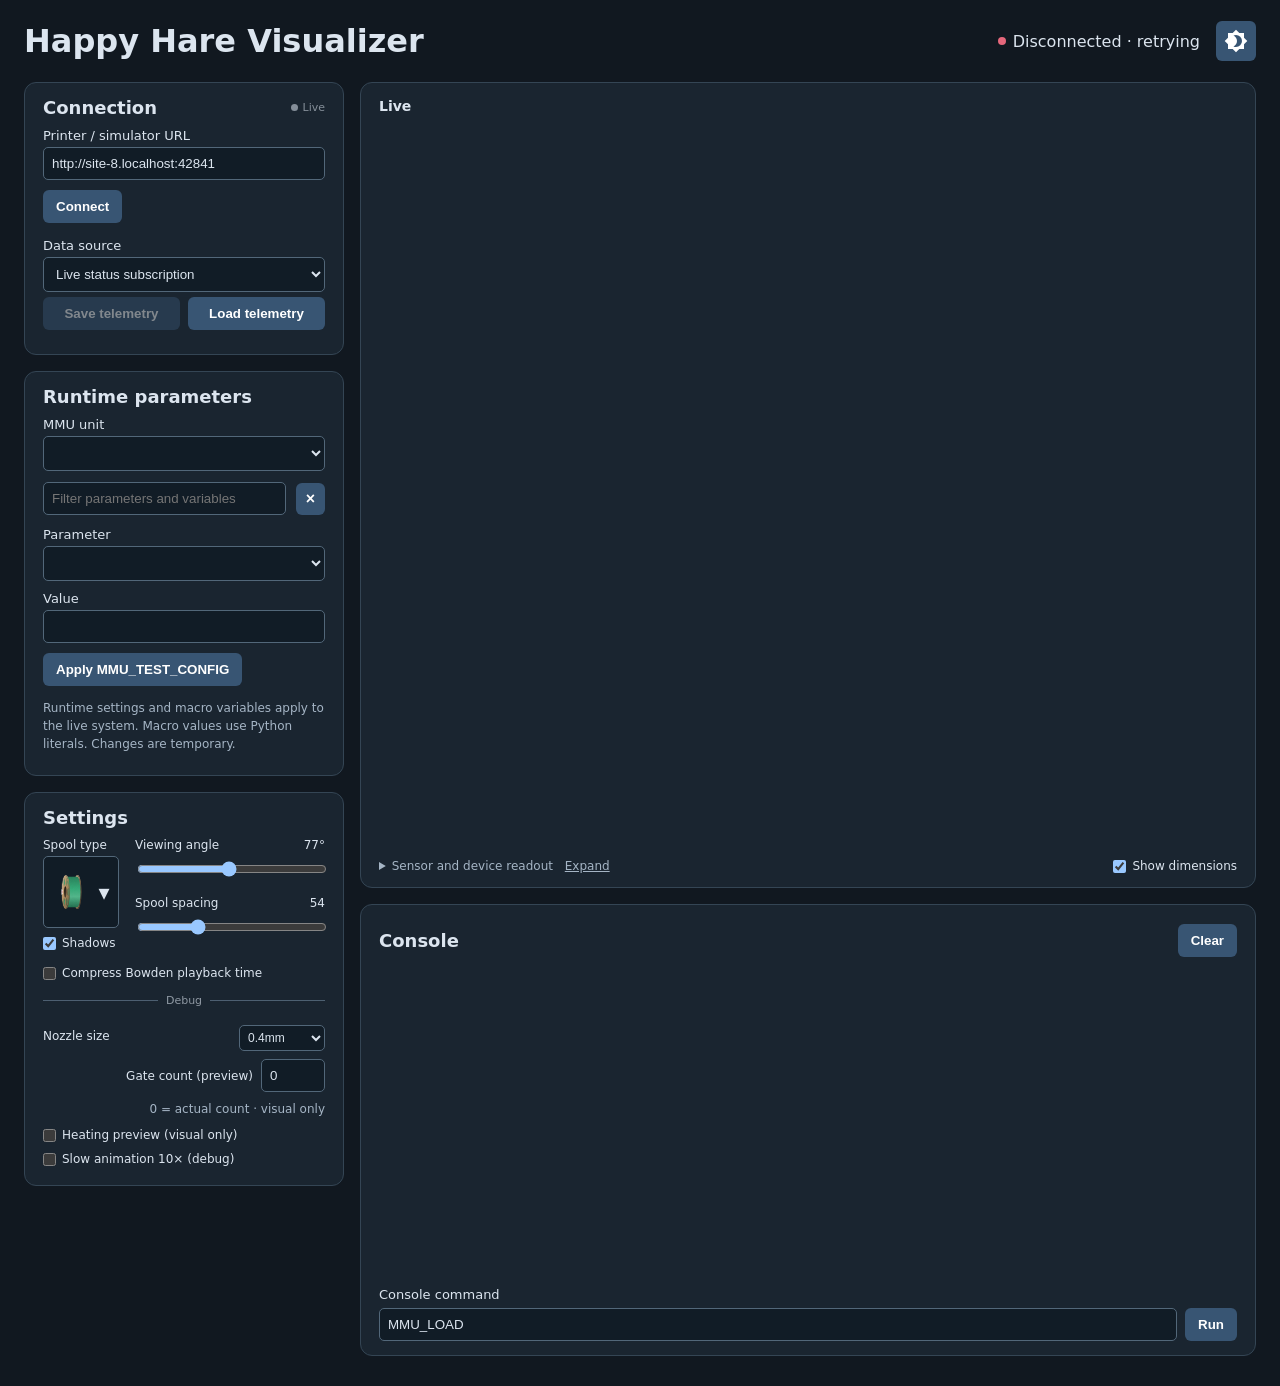
==== viewer/index.html @ 024bad32 "feat(viewer): add the Happy Hare Visualizer" ====
<!doctype html>
<html lang="en" data-theme="dark">
  <head>
    <meta charset="utf-8" />
    <meta name="viewport" content="width=device-width,initial-scale=1" />
    <title>Happy Hare Visualizer</title>
    <link rel="stylesheet" href="style.css" />
  </head>
  <body>
    <header>
      <h1>Happy Hare Visualizer</h1>
      <div class="header-actions"><span id="connection" class="connection-status" role="status" data-state="pending">Connecting…</span><button id="theme-toggle" type="button" aria-label="Switch to light mode">Light mode</button></div>
    </header>
    <main>
      <div class="left-column">
      <section class="card" id="connection-panel" aria-label="Connection">
        <div class="heading"><h2>Connection</h2><span id="viewer-live" class="viewer-live" role="status" aria-label="Not live"><span aria-hidden="true"></span>Live</span></div>
        <label>Printer / simulator URL<input id="printer-url" type="text" aria-label="Printer or simulator URL"></label>
        <button id="connect-printer" type="button">Connect</button>
        <label>Data source<select id="view-mode"><option value="live">Live status subscription</option><option id="recording-option" value="recording" disabled hidden>Loaded telemetry recording</option><option value="playback">Telemetry stream</option></select></label>
        <div class="playback-row"><button id="save-motion">Save telemetry</button><button id="load-telemetry">Load telemetry</button></div>
        <label id="record-row" hidden>Record to log<select id="record-mode"><option value="off">Off</option><option value="on">On</option><option value="toolchange">Next toolchange only</option></select></label>
        <input id="telemetry-file" type="file" accept=".jsonl,.ndjson,.json" hidden>
        <p id="recording-name" class="note" hidden></p>
      </section>
      <section class="card" id="sidebar-playback" aria-label="Playback" hidden>
        <h2>Playback</h2>
        <div class="playback-row"><button id="beginning" data-tooltip="Beginning" aria-label="Beginning"><svg class="transport-icon" viewBox="0 0 24 24" aria-hidden="true" focusable="false"><path d="M2 5h2v14H2z M13 5v14L5 12z M22 5v14l-8-7z"/></svg></button><button id="previous-toolchange" data-tooltip="Previous toolchange" aria-label="Previous toolchange"><svg class="transport-icon" viewBox="0 0 24 24" aria-hidden="true" focusable="false"><path d="M5 5h3v14H5z M19 5v14L9 12z"/></svg></button><button id="replay" data-tooltip="Play continuously — follow live when caught up" aria-label="Play continuously — follow live when caught up" disabled><svg class="transport-icon" viewBox="0 0 24 24" aria-hidden="true" focusable="false"><path d="M7 4v16l13-8z"/></svg></button><button id="next-toolchange" data-tooltip="Next toolchange" aria-label="Next toolchange"><svg class="transport-icon" viewBox="0 0 24 24" aria-hidden="true" focusable="false"><path d="M16 5h3v14h-3z M5 5v14l10-7z"/></svg></button><button id="live" data-tooltip="End, go live" aria-label="End, go live"><svg class="transport-icon" viewBox="0 0 24 24" aria-hidden="true" focusable="false"><path d="M20 5h2v14h-2z M2 5v14l8-7z M11 5v14l8-7z"/></svg></button></div>
        <div class="playback-row"><button id="previous" data-tooltip="Previous step (Left Arrow)" aria-label="Previous step (Left Arrow)"><svg class="transport-icon transport-outline" viewBox="0 0 24 24" aria-hidden="true" focusable="false"><path d="M11 5v14L2 12z M22 5v14l-9-7z"/></svg></button><button id="play-previous" data-tooltip="Play previous step in reverse (Shift+Left)" aria-label="Play previous step in reverse" disabled><svg class="transport-icon transport-outline" viewBox="0 0 24 24" aria-hidden="true" focusable="false"><path d="M23 4v16L11 12z"/><text x="4" y="16" text-anchor="middle" font-size="12" font-family="sans-serif" font-weight="700" fill="currentColor">1</text></svg></button><button id="play-step" data-tooltip="Play one step (Shift+Right)" aria-label="Play one step" disabled><svg class="transport-icon transport-outline" viewBox="0 0 24 24" aria-hidden="true" focusable="false"><path d="M1 4v16l12-8z"/><text x="20" y="16" text-anchor="middle" font-size="12" font-family="sans-serif" font-weight="700" fill="currentColor">1</text></svg></button><button id="next" data-tooltip="Next step (Right Arrow)" aria-label="Next step (Right Arrow)"><svg class="transport-icon transport-outline" viewBox="0 0 24 24" aria-hidden="true" focusable="false"><path d="M2 5v14l9-7z M13 5v14l9-7z"/></svg></button></div>
      </section>
      <aside id="runtime-parameters" aria-label="Runtime parameters">
        <h2>Runtime parameters</h2>
        <label>MMU unit<select id="unit"></select></label>
        <div class="parameter-filter"><input
          id="filter"
          placeholder="Filter parameters and variables"
          aria-label="Filter parameter and macro variable names"
        /><button id="clear-filter" type="button" aria-label="Clear filter" data-tooltip="Clear filter">×</button></div>
        <label>Parameter<select id="parameter"></select></label>
        <label>Value<input id="value" /></label>
        <button id="apply">Apply MMU_TEST_CONFIG</button>
        <p class="note">
          Runtime settings and macro variables apply to the live system. Macro values use Python literals. Changes are
          temporary.
        </p>
        <p id="message" role="status"></p>
      </aside>
      <aside id="simulator-controls" hidden>
        <h2>Simulator setup</h2>
        <label>Profile<select id="profiles"></select></label
        ><button id="restart">Restart with profile</button
        ><label
          >Or load a configuration directory<input
            id="files"
            type="file"
            webkitdirectory
            multiple
        /></label>
        <p class="note">
          A profile change starts a fresh session. Hardware comes from the profile.
        </p>
        <p id="profile"></p>
      </aside>
      <section class="card" id="viewer-settings" aria-label="Viewer settings">
        <h2>Settings</h2>
        <div class="spool-settings-row">
          <div><div id="spool-type-label" class="setting-label">Spool type</div><details class="spool-style-picker" id="spool-style-menu"><summary aria-labelledby="spool-type-label"><span id="spool-style-current"></span></summary><div id="spool-style-grid" role="group" aria-label="Spool type"></div></details>
          <label class="playback-option"><input id="spool-realism" type="checkbox" checked>Shadows</label>
          </div>
          <div class="spool-sliders">
        <label class="viewer-setting-slider" for="spool-angle">Viewing angle <output id="spool-angle-value">77°</output><input id="spool-angle" type="range" min="65" max="90" value="77" step="1"></label>
        <label class="viewer-setting-slider" for="spool-spacing">Spool spacing <output id="spool-spacing-value">54</output><input id="spool-spacing" type="range" min="45" max="75" value="54" step="1"></label>
          </div>
        </div>
        <label class="playback-option"><input id="compress-bowden" type="checkbox">Compress Bowden playback time</label>
        <div class="settings-divider" role="separator" aria-label="Debug controls">Debug</div>
        <label class="nozzle-control" for="nozzle-diameter">Nozzle size
          <select id="nozzle-diameter" aria-label="Nozzle diameter">
            <option value="0.2">0.2mm</option>
            <option value="0.4" selected>0.4mm</option><option value="0.6">0.6mm</option><option value="0.8">0.8mm</option>
          </select>
        </label>
        <div class="gate-preview-control"><label for="preview-gate-count">Gate count (preview)<input id="preview-gate-count" type="number" min="0" max="42" step="1" value="0"></label><span class="note">0 = actual count · visual only</span></div>
        <label class="playback-option"><input id="heating-preview" type="checkbox">Heating preview (visual only)</label>
        <label class="playback-option"><input id="slow-animation" type="checkbox">Slow animation 10× (debug)</label>
      </section>
      </div>
      <section>
        <div class="card">
          <div class="heading">
            <h2 id="mode" tabindex="0" data-tooltip="Live view animates subscribed printer state. Telemetry playback reconstructs recorded movement." aria-description="Live view animates subscribed printer state. Telemetry playback reconstructs recorded movement.">Live</h2>
            <span id="position"></span>
          </div>
          <div class="scene-container">
          <div class="scene-annotations">
          <div id="scene-macros"></div>
          <div id="filament-warning" role="status" hidden>
            <span class="warning-bang" aria-hidden="true">!</span>
            <span id="filament-warning-message"></span>
          </div>
          </div>
          <svg
            id="scene"
            viewBox="0 0 850 710"
            role="img"
            aria-label="Filament path from MMU through Bowden to extruder"
          ></svg>
          </div>
          <div class="viewer-readout-controls">
          <label class="playback-option dimensions-option"><input id="show-dimensions" type="checkbox" checked>Show dimensions</label>
          <details id="sensor-readout">
            <summary>Sensor and device readout <span class="expand-label">Expand</span><span class="collapse-label">Collapse</span></summary>
            <div id="sensors"></div>
            <div id="devices"></div>
          </details>
          </div>
        </div>
        <div class="card mini-console-card">
          <div class="heading"><h2 tabindex="0" data-tooltip="Live commands and responses · latest 500 lines. Independent of trace replay." aria-description="Live commands and responses · latest 500 lines. Independent of trace replay.">Console</h2><button id="clear-console" type="button">Clear</button></div>
          <div id="mini-console" role="log" aria-label="Simulator console" aria-live="polite"></div>
          <form id="command-form" class="command-row">
            <label for="command">Console command</label>
            <div class="command-input"><input id="command" value="MMU_LOAD" autocomplete="off" spellcheck="false" /><button id="send" type="submit">Run</button></div>
          </form>
        </div>
        <div class="card">
          <div class="heading trace-heading">
          <h2 tabindex="0" data-tooltip="Replay inspects history without rewinding the running simulator. The latest 7,000 events are retained; a restart begins a new capture." aria-description="Replay inspects history without rewinding the running simulator. The latest 7,000 events are retained; a restart begins a new capture.">Movement trace</h2>
          <label class="trace-options"><input id="show-internal" type="checkbox" data-tooltip="Show diagnostic updates; playback skips these rows">Show internal updates</label>
          </div>
          <div id="trace" role="log"></div>
        <div class="controls timeline-control">
          <input
            id="timeline"
            aria-label="Trace position"
            type="range"
            min="0"
            max="0"
            value="0"
          />
          <div id="toolchange-ticks" aria-hidden="true"></div>
        </div>
        </div>

      </section>
    </main>
    <script type="module" src="app.js"></script>
  </body>
</html>
---- viewer/style.css ----
/* Copyright (C) 2022-2026 Paul Morgan. GPLv3. */
:root {
  --spool-material: #b49164; /* Cardboard; shared by spool rims, spokes, and core. */
  font-family: system-ui, sans-serif;
  color: #25364a;
  background: #f1f4f7;
}
* {
  box-sizing: border-box;
}
body {
  margin: 0;
}
header {
  max-width: 1400px;
  margin: auto;
  padding: 16px 24px;
  display: flex;
  justify-content: space-between;
  align-items: center;
}
h1 {
  margin: 3px 0;
}
h2 {
  margin: 0 0 10px;
  font-size: 18px;
}
main {
  max-width: 1400px;
  margin: auto;
  padding: 0 24px 30px;
  display: grid;
  grid-template-columns: 320px 1fr;
  gap: 16px;
}
aside,
.card {
  background: white;
  border: 1px solid #dae2e9;
  border-radius: 12px;
  padding: 14px 18px;
}
aside {
  align-self: start;
}
label {
  display: block;
  font-size: 13px;
  margin: 10px 0 5px;
}
input,
select {
  width: 100%;
  padding: 8px;
  border: 1px solid #bac9d7;
  border-radius: 5px;
  color: inherit;
  background: white;
  margin-top: 4px;
}
button {
  background: #293f59;
  color: white;
  border: 0;
  border-radius: 6px;
  padding: 9px 13px;
  cursor: pointer;
  margin: 5px 0;
  font-weight: 600;
}
button:disabled {
  opacity: 0.45;
  cursor: default;
}
.note {
  font-size: 12px;
  color: #67788b;
  line-height: 1.5;
  margin: 8px 0;
}
.heading {
  display: flex;
  align-items: center;
  justify-content: space-between;
}
#position {
  font-size: 13px;
}
svg {
  width: 100%;
  max-height: 540px;
}
#scene {
  display: block;
  height: auto;
  max-height: none;
  margin: 0 -12px;
  width: calc(100% + 24px);
}
.controls {
  display: flex;
  gap: 8px;
  flex-wrap: wrap;
  padding: 6px 0;
}
.controls input {
  width: 100%;
  accent-color: #63778a;
}
#trace {
  height: 450px;
  overflow: auto;
}
#trace button {
  display: block;
  text-align: left;
  background: #f1f5f8;
  color: #263a50;
  width: 100%;
  font-weight: 400;
  margin: 2px 0;
  font-size: 12px;
}
#sensors,
#devices {
  display: flex;
  gap: 8px;
  flex-wrap: wrap;
  margin-top: 12px;
}
.chip {
  font-size: 11px;
  border: 1px solid #cad5df;
  border-radius: 5px;
  padding: 6px;
}
.on {
  background: #e3f4e8;
  border-color: #60a87c;
}
.error {
  color: #b0294b;
}
#message {
  font-size: 13px;
  overflow-wrap: anywhere;
}
#profile {
  font-size: 12px;
  overflow-wrap: anywhere;
}
button:focus-visible,
input:focus-visible,
select:focus-visible {
  outline: 3px solid #cc5690;
  outline-offset: 2px;
}
@media (max-width: 800px) {
  main {
    grid-template-columns: 1fr;
    padding: 0 12px 24px;
  }
  header {
    padding: 12px 16px;
  }
  aside {
    padding: 12px 16px;
  }
}
/* Allow long profile and parameter names to fit narrow screens. */
aside, main > section { min-width: 0; }
select, input { max-width: 100%; }
.chip, #trace button { overflow-wrap: anywhere; max-width: 100%; }
.heading { flex-wrap: wrap; gap: 8px; }

#sensors { gap: 4px; margin-top: 8px; }
.sensor-chip { color: #304c65; padding: 2px 5px; font-size: 10px; border-radius: 3px; }
.sensor-chip.off { background: #fff; }
.sensor-chip.disabled { background: #e7eaed; border-color: #d3d8dd; color: #596673; }

.playback-option { display: flex; align-items: center; gap: 6px; font-size: 12px; }
.playback-option input { width: auto; margin: 0; }

.header-actions { display: flex; align-items: center; gap: 16px; flex-wrap: wrap; }
:root { color-scheme: light; }
:root[data-theme="dark"] {
  color-scheme: dark;
  color: #dce5ef;
  background: #111820;
  --scene-body: #263543;
  --scene-border: #70879d;
  --scene-text: #bdcfe0;
  --scene-muted: #9aafc2;
  --scene-heater: #455b6d;
  --scene-nozzle: #7890a3;
  --scene-tube-border: #657e91;
  --scene-tube: #1b2833;
  --scene-gear: #3d5365;
  --scene-spoke: #c0d3e3;
}
[data-theme="dark"] aside, [data-theme="dark"] .card { background: #1a2530; border-color: #344554; }
[data-theme="dark"] input, [data-theme="dark"] select { background: #111c26; border-color: #526779; }
[data-theme="dark"] button { background: #385573; }
[data-theme="dark"] .note { color: #a5b5c5; }
[data-theme="dark"] #trace button { background: #223240; color: #dce5ef; }
[data-theme="dark"] .chip { border-color: #526779; }
[data-theme="dark"] .on { background: #214332; border-color: #60a87c; }
[data-theme="dark"] .sensor-chip { color: #dce5ef; }
[data-theme="dark"] .sensor-chip.off { background: #1a2530; }
[data-theme="dark"] .sensor-chip.disabled { background: #2b343e; border-color: #45515e; color: #91a0ae; }
[data-theme="dark"] .error { color: #ff92ac; }

main > section { display: flex; flex-direction: column; gap: 16px; align-self: start; }
#mini-console { height: 315px; overflow: auto; font: 12px/1.6 ui-monospace, monospace; white-space: pre-wrap; overflow-wrap: anywhere; }
.console-error { color: #b0294b; font-weight: 600; }
[data-theme="dark"] .console-error { color: #ff92ac; }

.command-row { margin-top: 10px; }
.command-row label { margin: 0 0 6px; }
.command-input { display: flex; align-items: stretch; gap: 8px; }
.command-input input { flex: 1; min-width: 0; margin: 0; }
.command-input button { flex: none; margin: 0; }

#sensor-readout summary { cursor: pointer; color: #67788b; }
#sensor-readout summary span { margin-left: 8px; text-decoration: underline; }
#sensor-readout .collapse-label, #sensor-readout[open] .expand-label { display: none; }
#sensor-readout[open] .collapse-label { display: inline; }
[data-theme="dark"] #sensor-readout summary { color: #a5b5c5; }
#sensor-readout summary:focus-visible { outline: 3px solid #cc5690; outline-offset: 3px; }

.heading h2 { margin-bottom: 0; }
#sensor-readout { margin-top: 6px; font-size: 12px; }
#message:empty { display: none; }

.console-command { color: inherit; font-weight: 400; }
.console-command-text { color: #007b91; }
.console-time { color: #67788b; font-weight: 400; }
[data-theme="dark"] .console-command { color: inherit; }
[data-theme="dark"] .console-command-text { color: #69d4e8; }
[data-theme="dark"] .console-time { color: #a5b5c5; }

.console-time { opacity: .7; }

.sensor-marker.sensor-disabled { opacity: .5; }

h2[data-tooltip] { position: relative; width: fit-content; cursor: help; }
#viewer-tooltip {
  position: fixed;
  z-index: 20;
  top: calc(100% + 6px);
  left: 0;
  width: max-content;
  max-width: min(340px, 70vw);
  padding: 9px 11px;
  border-radius: 6px;
  background: #25364a;
  color: #fff;
  box-shadow: 0 3px 12px #0003;
  font-size: 12px;
  font-weight: 400;
  line-height: 1.5;
  white-space: pre-line;
  pointer-events: none;
}
[data-theme="dark"] #viewer-tooltip { background: #dce5ef; color: #172431; }

#theme-toggle { padding: 8px; line-height: 0; }
#theme-toggle svg { width: 24px; height: 24px; fill: currentColor; }

:root { --sensor-clear-pulse: #8194a3; }
[data-theme="dark"] { --sensor-clear-pulse: #eef4fa; }
.controls button[aria-label] {
  min-width: 2.6rem;
  display: inline-flex;
  align-items: center;
  justify-content: center;
}
.transport-icon { width: 22px; height: 22px; fill: currentColor; }
.transport-outline path { fill: none; stroke: currentColor; stroke-width: 1.5; stroke-linejoin: round; }

/* Type labels stay readable independently of the selected-row background. */
.trace-type {
  display: inline-block;
  padding: 1px 8px;
  border-radius: 999px;
  font-size: 11px;
  font-weight: 650;
  line-height: 1.5;
  white-space: nowrap;
  vertical-align: baseline;
  color: #40516a;
  background: #dfe7ef;
}
.trace-type[data-type="session"] { color: #643b8d; background: #eee1fb; }
.trace-type:is([data-type="move"], [data-type="G1"]) { color: #17558a; background: #d8ecff; }
.trace-type[data-type="homing move"] { color: #89500c; background: #ffebc2; }
.trace-type[data-type="state changed"] { color: #216342; background: #d8f2e2; }
.trace-type[data-type="filament"] { color: #8b3264; background: #f9dfee; }
.trace-type[data-type="stepper"] { color: #22656a; background: #d5eff0; }
[data-theme="dark"] .trace-type { color: #dce5ef; background: #40516a; }
[data-theme="dark"] .trace-type[data-type="session"] { color: #eddaff; background: #583b76; }
[data-theme="dark"] .trace-type:is([data-type="move"], [data-type="G1"]) { color: #d8edff; background: #24557d; }
[data-theme="dark"] .trace-type[data-type="homing move"] { color: #ffe7bb; background: #785119; }
[data-theme="dark"] .trace-type[data-type="state changed"] { color: #d6f6e2; background: #2a6247; }
[data-theme="dark"] .trace-type[data-type="filament"] { color: #ffe0f1; background: #753653; }
[data-theme="dark"] .trace-type[data-type="stepper"] { color: #d6f6f6; background: #286066; }

.trace-type:is([data-type="cut"], [data-type="release"]) { color: #4c525a; background: #e3e5e8; }
[data-theme="dark"] .trace-type:is([data-type="cut"], [data-type="release"]) { color: #e4e6e9; background: #4b515a; }


button.sensor-chip { cursor: pointer; font: inherit; }
button.sensor-chip:disabled { cursor: default; }

/* Strong group headers, with ordinary weight retained for selectable values. */
#parameter optgroup { font-weight: 700; color: #24455b; background: #dce7ee; }
select option { font-weight: 400; color: #172f40; background: #fff; }
[data-theme="dark"] #parameter optgroup { color: #f1f6fa; background: #304859; }
[data-theme="dark"] select option { color: #e5edf3; background: #111c26; }
#parameter option.parameter-section { color: #6e8190; font-size: 11px; font-weight: 500; }
[data-theme="dark"] #parameter option.parameter-section { color: #8a9dab; }

/* Customizable native selects keep keyboard/accessibility behavior while letting
   supporting browsers render the group backgrounds consistently. */
@supports (appearance: base-select) {
  select, select::picker(select) { appearance: base-select; }
  select::picker(select) { max-height: 440px; border: 1px solid #7890a0; background: #fff; color: #172f40; }
  [data-theme="dark"] select::picker(select) { background: #111c26; color: #e5edf3; }
  #parameter::picker(select) { box-sizing: border-box; padding-bottom: var(--macro-picker-padding, 0px); }
  #parameter optgroup { padding-top: 4px; }
  #parameter optgroup > :first-child { margin-top: 4px; }
  select option { padding: 6px 14px; }
  #parameter option.parameter-section { padding-inline-start: 7px; text-align: left; }
  #parameter option.parameter-section::checkmark { display: none; }
}

.editable-dimension { cursor: pointer; }
.editable-dimension:hover, .editable-dimension:focus-visible { text-decoration: underline; fill: var(--scene-text, #304c65); }

.scene-container { position: relative; }
.nozzle-control { display: flex; align-items: center; justify-content: space-between; gap: 8px; font-size: 12px; }
.nozzle-control select { display: flex; align-items: center; justify-content: space-between; white-space: nowrap; width: 86px; padding: 4px; font-size: 12px; }

.trace-type[data-type="config"] { color: #12655f; background: #d5f1ec; }
[data-theme="dark"] .trace-type[data-type="config"] { color: #cef5ef; background: #245e59; }

.trace-details { display: block; margin-top: 4px; }

#mode { font-size: 14px; line-height: 1.4; min-width: 0; overflow-wrap: anywhere; }


.trace-type[data-type="gate changed"] { color: #216342; background: #d8f2e2; }
[data-theme="dark"] .trace-type[data-type="gate changed"] { color: #d6f6e2; background: #2a6247; }
.trace-type[data-type="selector"] { color: #4a5a12; background: #e8f0c4; }
[data-theme="dark"] .trace-type[data-type="selector"] { color: #eef6c9; background: #566320; }

.parameter-filter { display: flex; align-items: center; gap: 10px; padding: 2px 0; }
.parameter-filter input { min-width: 0; flex: 1; }
#clear-filter { margin: 4px 0 0; padding: 8px 10px; font-size: 16px; line-height: 1; }

 .left-column { display: flex; flex-direction: column; gap: 16px; min-width: 0; }
.left-column > aside { width: 100%; box-sizing: border-box; }
#connection-panel .playback-row { display: flex; gap: 8px; margin-bottom: 10px; }
#connection-panel .playback-row button { flex: 1; margin: 0; }
#sidebar-playback .playback-row { display: flex; justify-content: space-between; gap: 8px; margin-bottom: 10px; }
#sidebar-playback button { margin: 0; }
#sidebar-playback button[aria-label] { width: 44px; height: 38px; padding: 7px; }
#sidebar-playback .playback-option { margin-bottom: 0; font-size: 11px; }

#sidebar-playback #previous, #sidebar-playback #play-previous, #sidebar-playback #play-step, #sidebar-playback #next { flex: 1; min-width: 0; }
#sidebar-playback #replay { flex: 1; }

.timeline-control { position: relative; }
.timeline-control.has-labels { margin-bottom: 16px; }
#toolchange-ticks small { position: absolute; top: 12px; left: 50%; font-size: 9px; line-height: 12px; white-space: nowrap; transform: translateX(-50%); color: var(--scene-muted, #6e8190); }
#toolchange-ticks { position: absolute; left: 8px; right: 8px; top: 50%; transform: translateY(-50%); height: 10px; pointer-events: none; }
#toolchange-ticks span { position: absolute; width: 2px; height: 10px; background: #63778a; transform: translateX(-50%); }
[data-theme="dark"] #toolchange-ticks span { background: #9bafbf; }

.scene-annotations { position: absolute; z-index: 2; top: 34px; left: 14px; width: 220px; max-width: 27%; display: grid; gap: 14px; }
#recording-name { overflow-wrap: anywhere; margin: 0 0 10px; }
.connection-status { display: flex; align-items: center; gap: 7px; }
.connection-status::before { content: ''; flex: none; width: 8px; height: 8px; border-radius: 50%; background: var(--dot, #9ba5ae); }
.connection-status[data-state="connected"] { --dot: #48c982; }
.connection-status[data-state="pending"], .connection-status[data-state="warning"] { --dot: #e6a23c; }
.connection-status[data-state="offline"] { --dot: #4f86c6; }
.connection-status[data-state="disconnected"] { --dot: #e5677b; }
#scene-macros { font-size: 11px; line-height: 1.5; overflow-wrap: anywhere; }
#scene-macros .macro-label { opacity: .65; }
#scene-macros .macro-name { display: block; margin-bottom: 10px; }
#scene-macros [data-parameter] { cursor: pointer; text-decoration: underline dotted; text-underline-offset: 3px; }
#scene-macros [data-parameter]:hover { text-decoration-style: solid; }
#filament-warning { position: relative; box-sizing: border-box; padding: 12px 12px 10px 16px; border: 1px solid #c48b27; border-radius: 6px; background: #fff4d9; color: #65430e; font-size: 11px; line-height: 1.4; overflow-wrap: anywhere; }
#filament-warning[hidden] { display: none; }
.warning-bang { position: absolute; top: -11px; left: -11px; display: grid; place-items: center; width: 22px; height: 22px; border-radius: 50%; background: #e6a23c; color: #172431; font-size: 17px; font-weight: 700; }
[data-theme="dark"] #filament-warning { background: #30291c; color: #f2ce8b; }

.trace-heading { margin-bottom: 10px; }
.trace-options { margin: 0 0 0 auto; display: flex; align-items: center; gap: 7px; font-size: 12px; }
.trace-options input { width: auto; margin: 0; }
#trace .trace-internal { padding: 8px 10px; border: 1px dashed var(--scene-border, #dae2e9); border-radius: 6px; margin-bottom: 6px; font-size: 12px; }
.trace-internal summary { cursor: pointer; }
.trace-internal pre { white-space: pre-wrap; overflow-wrap: anywhere; max-height: 220px; overflow: auto; font-size: 11px; }
.trace-type[data-type="internal"] { color: #4c525a; background: #e3e5e8; }
[data-theme="dark"] .trace-type[data-type="internal"] { color: #e4e6e9; background: #4b515a; }

.trace-telemetry { margin: 0 0 6px; padding: 2px 13px 6px; font-size: 11px; }
.trace-telemetry summary { cursor: pointer; }
.trace-telemetry pre { white-space: pre-wrap; overflow-wrap: anywhere; max-height: 260px; overflow: auto; }

#trace .trace-event { background: #f1f5f8; border-radius: 6px; margin: 2px 0; }
#trace .trace-event > button { margin: 0; background: transparent; }
#trace .trace-event.selected { background: #d5e8ec; }
[data-theme="dark"] #trace .trace-event { background: #223240; }
[data-theme="dark"] #trace .trace-event.selected { background: #365b6a; }
#trace .trace-event > .trace-telemetry { margin-bottom: 0; }

.viewer-readout-controls { position: relative; }
.dimensions-option { position: absolute; right: 0; top: 0; margin: 0; }
.viewer-readout-controls summary { padding-right: 140px; }
#scene.hide-dimensions :is(.toolhead-reference, .cooling-measurements, #encoder-offset, #residual-dimension, #cut-fragment-label) { visibility: hidden; }

.spool-settings-row { display: grid; grid-template-columns: auto minmax(0, 1fr); align-items: start; gap: 16px; margin: 10px 0 12px; }
.setting-label { font-size: 12px; margin-bottom: 4px; }
.spool-settings-row .playback-option { margin: 8px 0 0; }
.spool-sliders .viewer-setting-slider { margin: 0 0 16px; }
.settings-divider { display: flex; align-items: center; gap: 8px; opacity: .6; margin: 14px 0; font-size: 11px; }
.settings-divider::before, .settings-divider::after { content: ''; flex: 1; border-top: 1px solid var(--scene-border, #96abba); }
.virtual-gate-sensor > circle { opacity: calc(.55 + .45 * var(--sensor-lit, 0)); }
.viewer-live { display: inline-flex; align-items: center; gap: 5px; font-size: 11px; opacity: .55; }
.viewer-live > span { width: 7px; height: 7px; border-radius: 50%; background: currentColor; }
.viewer-live.active { color: #48c982; opacity: 1; }
.viewer-live.active > span { box-shadow: 0 0 5px #48c98280; }
.spool-style-picker { position: relative; width: 76px; padding: 0; }
.spool-style-picker summary { display: flex; align-items: center; justify-content: center; gap: 6px; box-sizing: border-box; height: 72px; padding: 6px; border: 1px solid #bac9d7; background: white; border-radius: 5px; cursor: pointer; list-style: none; }
[data-theme="dark"] .spool-style-picker summary { background: #111c26; border-color: #526779; }
.spool-style-picker summary::-webkit-details-marker { display: none; }
.spool-style-picker summary::after { content: '▾'; font-size: 22px; }
#spool-style-current svg { display: block; width: 40px; height: 48px; }
.spool-style-picker[open] #spool-style-grid { position: absolute; top: 100%; left: 0; width: 160px; z-index: 5; padding: 8px; background: var(--scene-body, #edf2f6); border: 1px solid var(--scene-border, #96abba); border-radius: 6px; box-shadow: 0 4px 12px #0003; }
#spool-style-grid { display: grid; grid-template-columns: repeat(2, 1fr); gap: 6px; }
.spool-style-choice { position: relative; display: grid; place-items: center; margin: 0; padding: 4px; border: 1px solid var(--scene-border, #96abba); border-radius: 6px; cursor: pointer; }
.spool-style-choice:has(input:checked) { border-color: #36ae55; background: #36ae5520; box-shadow: inset 0 0 0 1px #36ae55; }
.spool-style-choice:has(input:focus-visible) { outline: 2px solid #549ddb; outline-offset: 2px; }
.spool-style-choice input { position: absolute; width: 1px; height: 1px; opacity: 0; }
.spool-style-choice svg { width: 60px; height: 66px; }

.viewer-setting-slider { display: grid; grid-template-columns: 1fr auto; gap: 4px; font-size: 12px; }
.viewer-setting-slider input { grid-column: 1 / -1; width: 100%; padding: 0; }
.viewer-setting-slider output { font-variant-numeric: tabular-nums; }

.gate-preview-control { display: flex; align-items: center; justify-content: flex-end; flex-wrap: wrap; gap: 8px; margin: 8px 0; }
.gate-preview-control label { display: flex; align-items: center; gap: 8px; margin: 0; font-size: 12px; }
.gate-preview-control input { width: 64px; margin: 0; }
.gate-preview-control .note { margin: 0; }

/* Layout rules must not override mode-specific visibility. */
[hidden] { display: none !important; }

#filament-warning-message { white-space: pre-line; }

/* Informational notices (selector moves) are blue with an "i", unlike the amber "!" warnings */
#filament-warning[data-kind="notice"] { border-color: #4f86c6; background: #e6f0fb; color: #1d4468; }
#filament-warning[data-kind="notice"] .warning-bang { background: #4f86c6; color: #fff; font-family: Georgia, serif; font-style: italic; }
[data-theme="dark"] #filament-warning[data-kind="notice"] { border-color: #3f78b8; background: #1c2b3d; color: #b9d7f5; }
[data-theme="dark"] #filament-warning[data-kind="notice"] .warning-bang { background: #3f78b8; color: #fff; }
[data-part="rack-scroll"] { cursor: pointer; }
[data-part="rack-scroll"]:hover rect, [data-part="rack-scroll"]:focus-visible rect { fill-opacity: 1; stroke-width: 1.4; }
[data-part="rack-scroll"]:focus-visible { outline: none; }
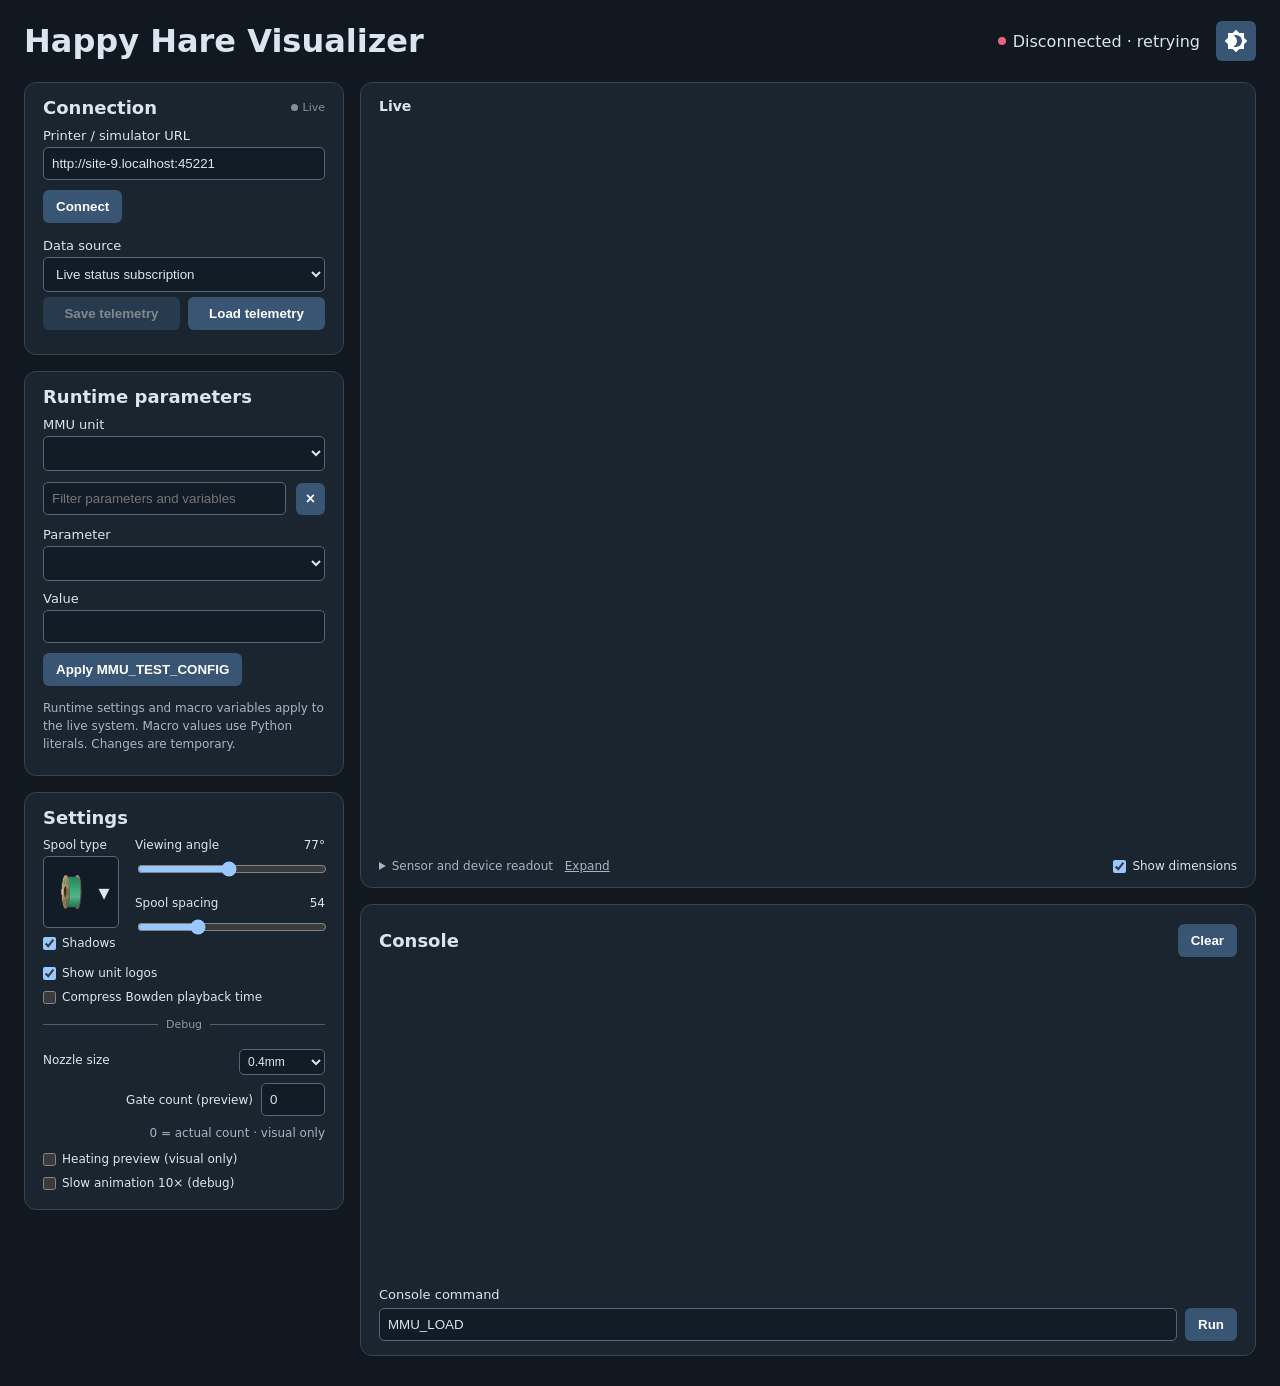
==== commit 50cf9c57: "feat(viewer): centre the unit name and add a setting to hide unit logos" ====
--- a/viewer/index.html
+++ b/viewer/index.html
@@ -72,6 +72,7 @@
         <label class="viewer-setting-slider" for="spool-spacing">Spool spacing <output id="spool-spacing-value">54</output><input id="spool-spacing" type="range" min="45" max="75" value="54" step="1"></label>
           </div>
         </div>
+        <label class="playback-option"><input id="unit-logos" type="checkbox" checked>Show unit logos</label>
         <label class="playback-option"><input id="compress-bowden" type="checkbox">Compress Bowden playback time</label>
         <div class="settings-divider" role="separator" aria-label="Debug controls">Debug</div>
         <label class="nozzle-control" for="nozzle-diameter">Nozzle size
--- a/viewer/style.css
+++ b/viewer/style.css
@@ -188,6 +188,7 @@
   color-scheme: dark;
   color: #dce5ef;
   background: #111820;
+  --scene-background: #1a2530;
   --scene-body: #263543;
   --scene-border: #70879d;
   --scene-text: #bdcfe0;
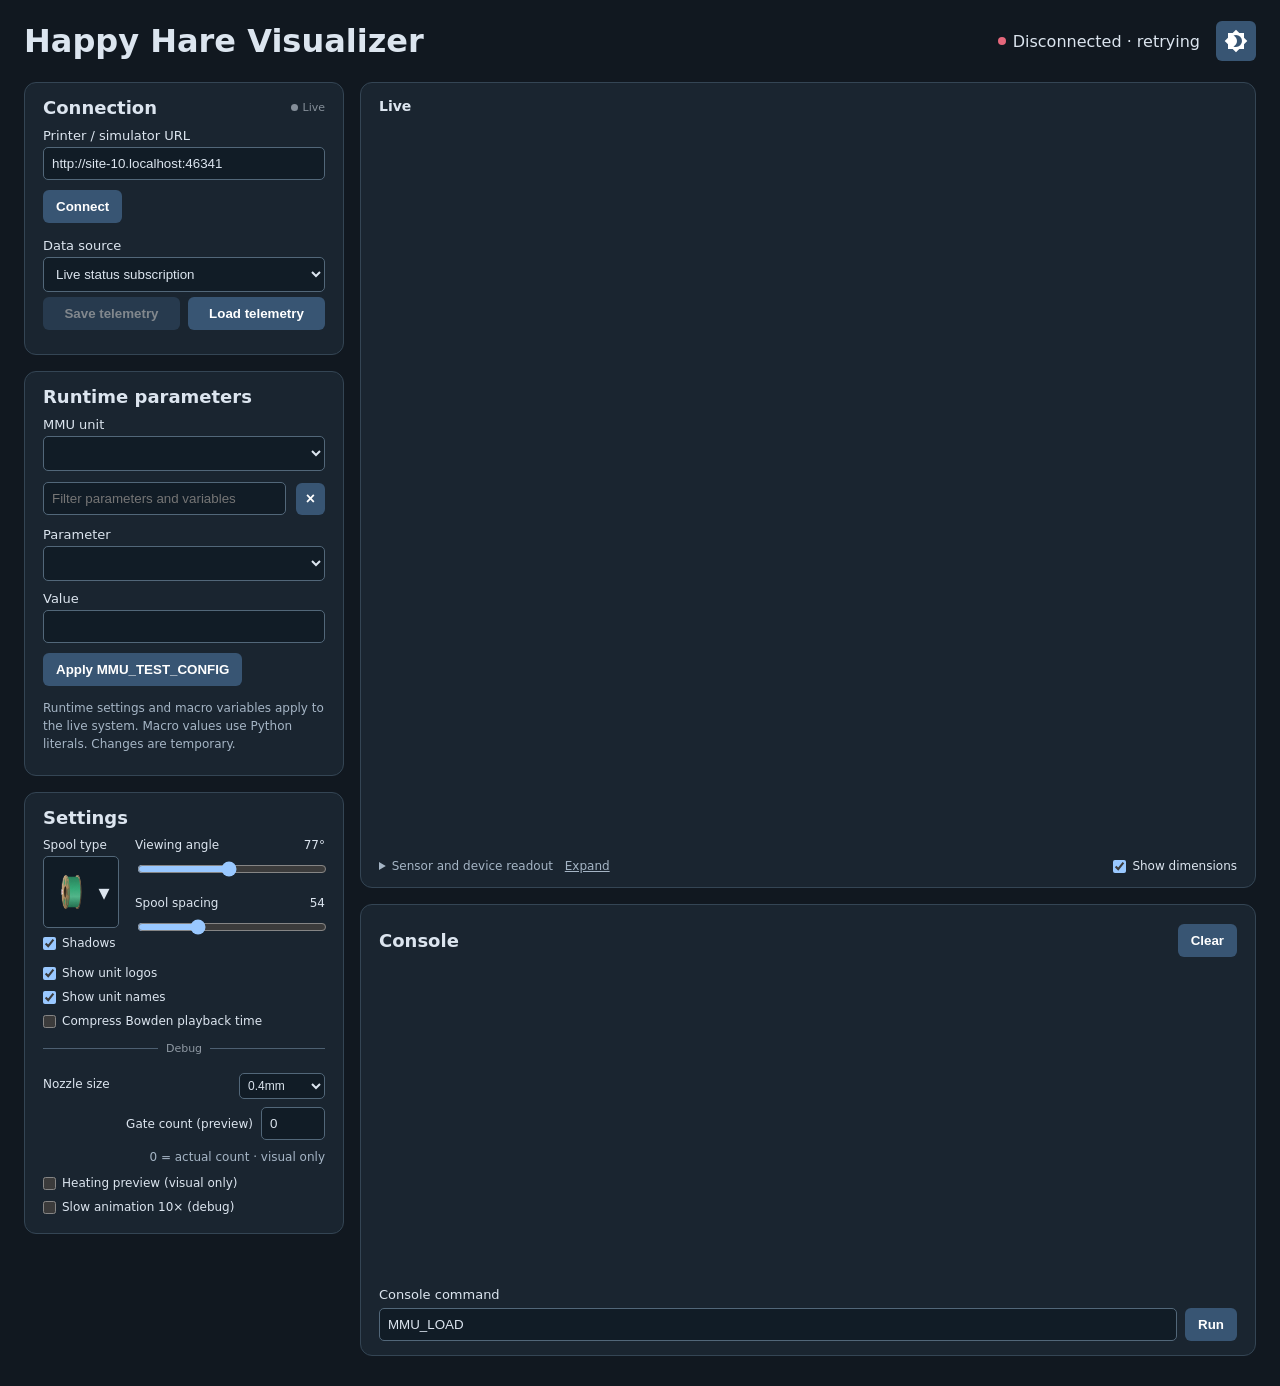
==== commit 474b0f64: "feat(viewer): add a setting to hide unit names" ====
--- a/viewer/index.html
+++ b/viewer/index.html
@@ -73,6 +73,7 @@
           </div>
         </div>
         <label class="playback-option"><input id="unit-logos" type="checkbox" checked>Show unit logos</label>
+        <label class="playback-option"><input id="unit-names" type="checkbox" checked>Show unit names</label>
         <label class="playback-option"><input id="compress-bowden" type="checkbox">Compress Bowden playback time</label>
         <div class="settings-divider" role="separator" aria-label="Debug controls">Debug</div>
         <label class="nozzle-control" for="nozzle-diameter">Nozzle size
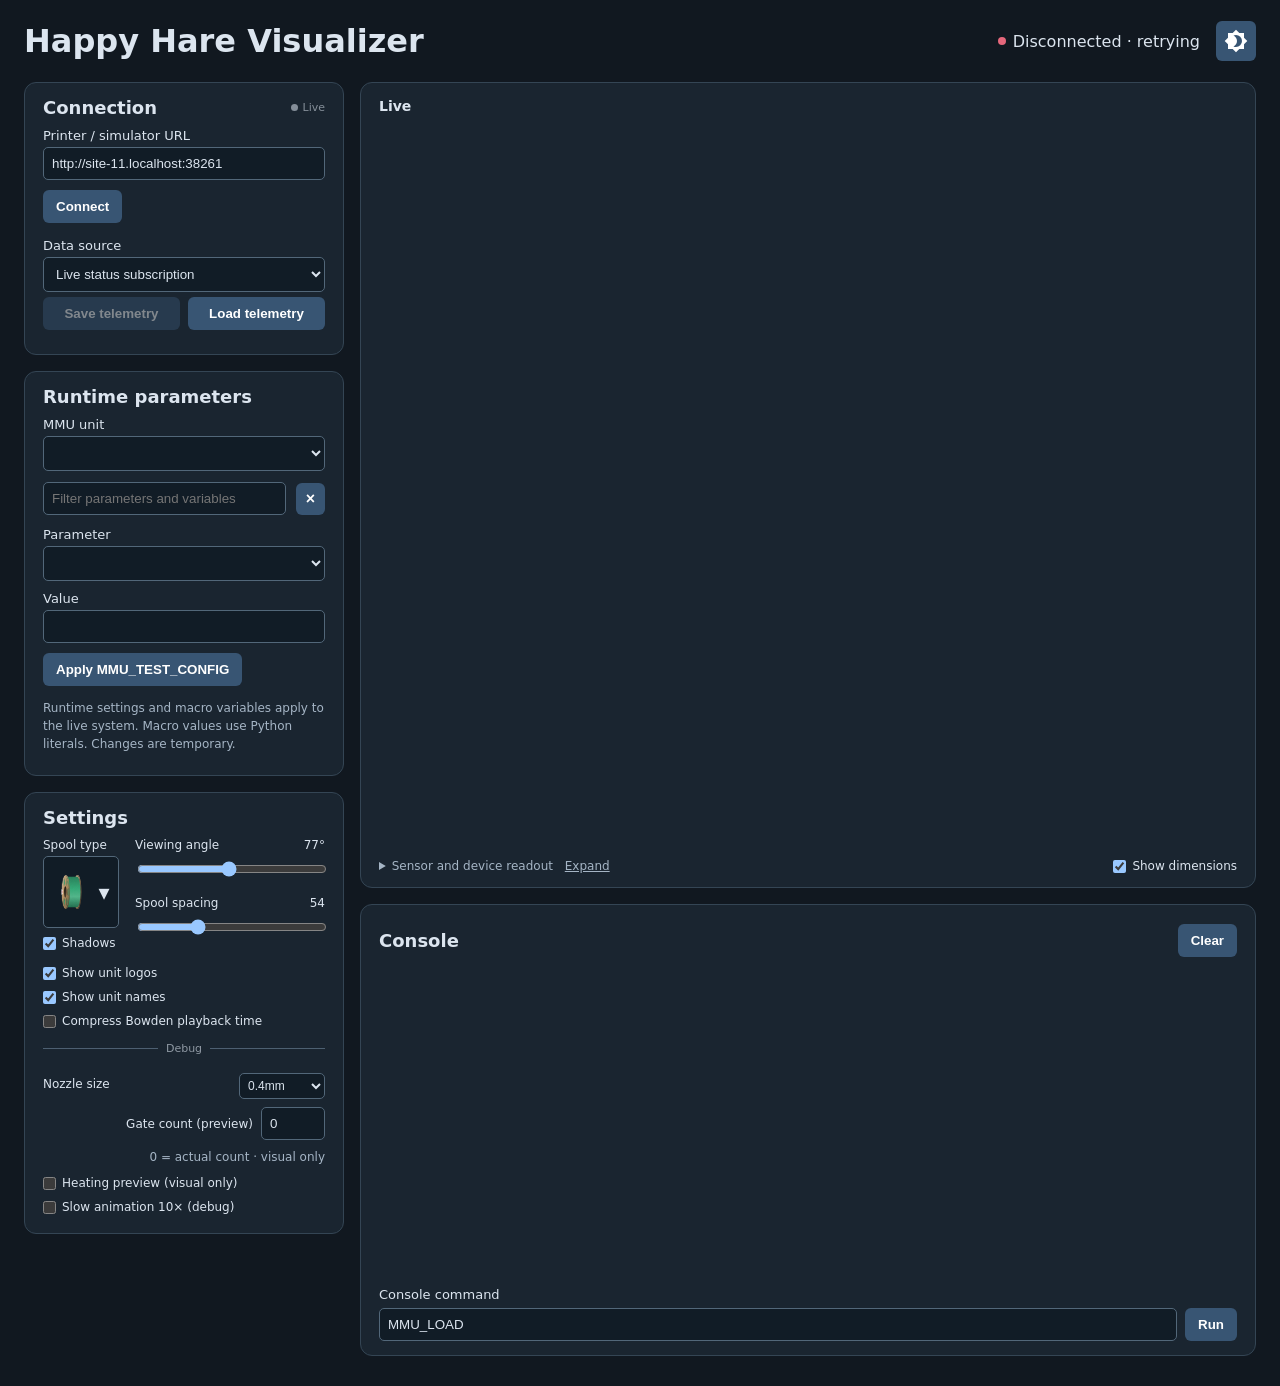
==== commit 084c5579: "feat(viewer): show a notice and a warning in separate stacked boxes" ====
--- a/viewer/index.html
+++ b/viewer/index.html
@@ -96,7 +96,11 @@
           <div class="scene-container">
           <div class="scene-annotations">
           <div id="scene-macros"></div>
-          <div id="filament-warning" role="status" hidden>
+          <div id="filament-notice" class="scene-alert" data-kind="notice" role="status" hidden>
+            <span class="warning-bang" aria-hidden="true">i</span>
+            <span id="filament-notice-message"></span>
+          </div>
+          <div id="filament-warning" class="scene-alert" data-kind="warning" role="status" hidden>
             <span class="warning-bang" aria-hidden="true">!</span>
             <span id="filament-warning-message"></span>
           </div>
--- a/viewer/style.css
+++ b/viewer/style.css
@@ -392,10 +392,10 @@
 #scene-macros .macro-name { display: block; margin-bottom: 10px; }
 #scene-macros [data-parameter] { cursor: pointer; text-decoration: underline dotted; text-underline-offset: 3px; }
 #scene-macros [data-parameter]:hover { text-decoration-style: solid; }
-#filament-warning { position: relative; box-sizing: border-box; padding: 12px 12px 10px 16px; border: 1px solid #c48b27; border-radius: 6px; background: #fff4d9; color: #65430e; font-size: 11px; line-height: 1.4; overflow-wrap: anywhere; }
-#filament-warning[hidden] { display: none; }
+.scene-alert { position: relative; box-sizing: border-box; padding: 12px 12px 10px 16px; border: 1px solid #c48b27; border-radius: 6px; background: #fff4d9; color: #65430e; font-size: 11px; line-height: 1.4; overflow-wrap: anywhere; }
+.scene-alert[hidden] { display: none; }
 .warning-bang { position: absolute; top: -11px; left: -11px; display: grid; place-items: center; width: 22px; height: 22px; border-radius: 50%; background: #e6a23c; color: #172431; font-size: 17px; font-weight: 700; }
-[data-theme="dark"] #filament-warning { background: #30291c; color: #f2ce8b; }
+[data-theme="dark"] .scene-alert { background: #30291c; color: #f2ce8b; }
 
 .trace-heading { margin-bottom: 10px; }
 .trace-options { margin: 0 0 0 auto; display: flex; align-items: center; gap: 7px; font-size: 12px; }
@@ -459,13 +459,13 @@
 /* Layout rules must not override mode-specific visibility. */
 [hidden] { display: none !important; }
 
-#filament-warning-message { white-space: pre-line; }
+.scene-alert > span:last-child { white-space: pre-line; }
 
 /* Informational notices (selector moves) are blue with an "i", unlike the amber "!" warnings */
-#filament-warning[data-kind="notice"] { border-color: #4f86c6; background: #e6f0fb; color: #1d4468; }
-#filament-warning[data-kind="notice"] .warning-bang { background: #4f86c6; color: #fff; font-family: Georgia, serif; font-style: italic; }
-[data-theme="dark"] #filament-warning[data-kind="notice"] { border-color: #3f78b8; background: #1c2b3d; color: #b9d7f5; }
-[data-theme="dark"] #filament-warning[data-kind="notice"] .warning-bang { background: #3f78b8; color: #fff; }
+.scene-alert[data-kind="notice"] { border-color: #4f86c6; background: #e6f0fb; color: #1d4468; }
+.scene-alert[data-kind="notice"] .warning-bang { background: #4f86c6; color: #fff; font-family: Georgia, serif; font-style: italic; }
+[data-theme="dark"] .scene-alert[data-kind="notice"] { border-color: #3f78b8; background: #1c2b3d; color: #b9d7f5; }
+[data-theme="dark"] .scene-alert[data-kind="notice"] .warning-bang { background: #3f78b8; color: #fff; }
 [data-part="rack-scroll"] { cursor: pointer; }
 [data-part="rack-scroll"]:hover rect, [data-part="rack-scroll"]:focus-visible rect { fill-opacity: 1; stroke-width: 1.4; }
 [data-part="rack-scroll"]:focus-visible { outline: none; }
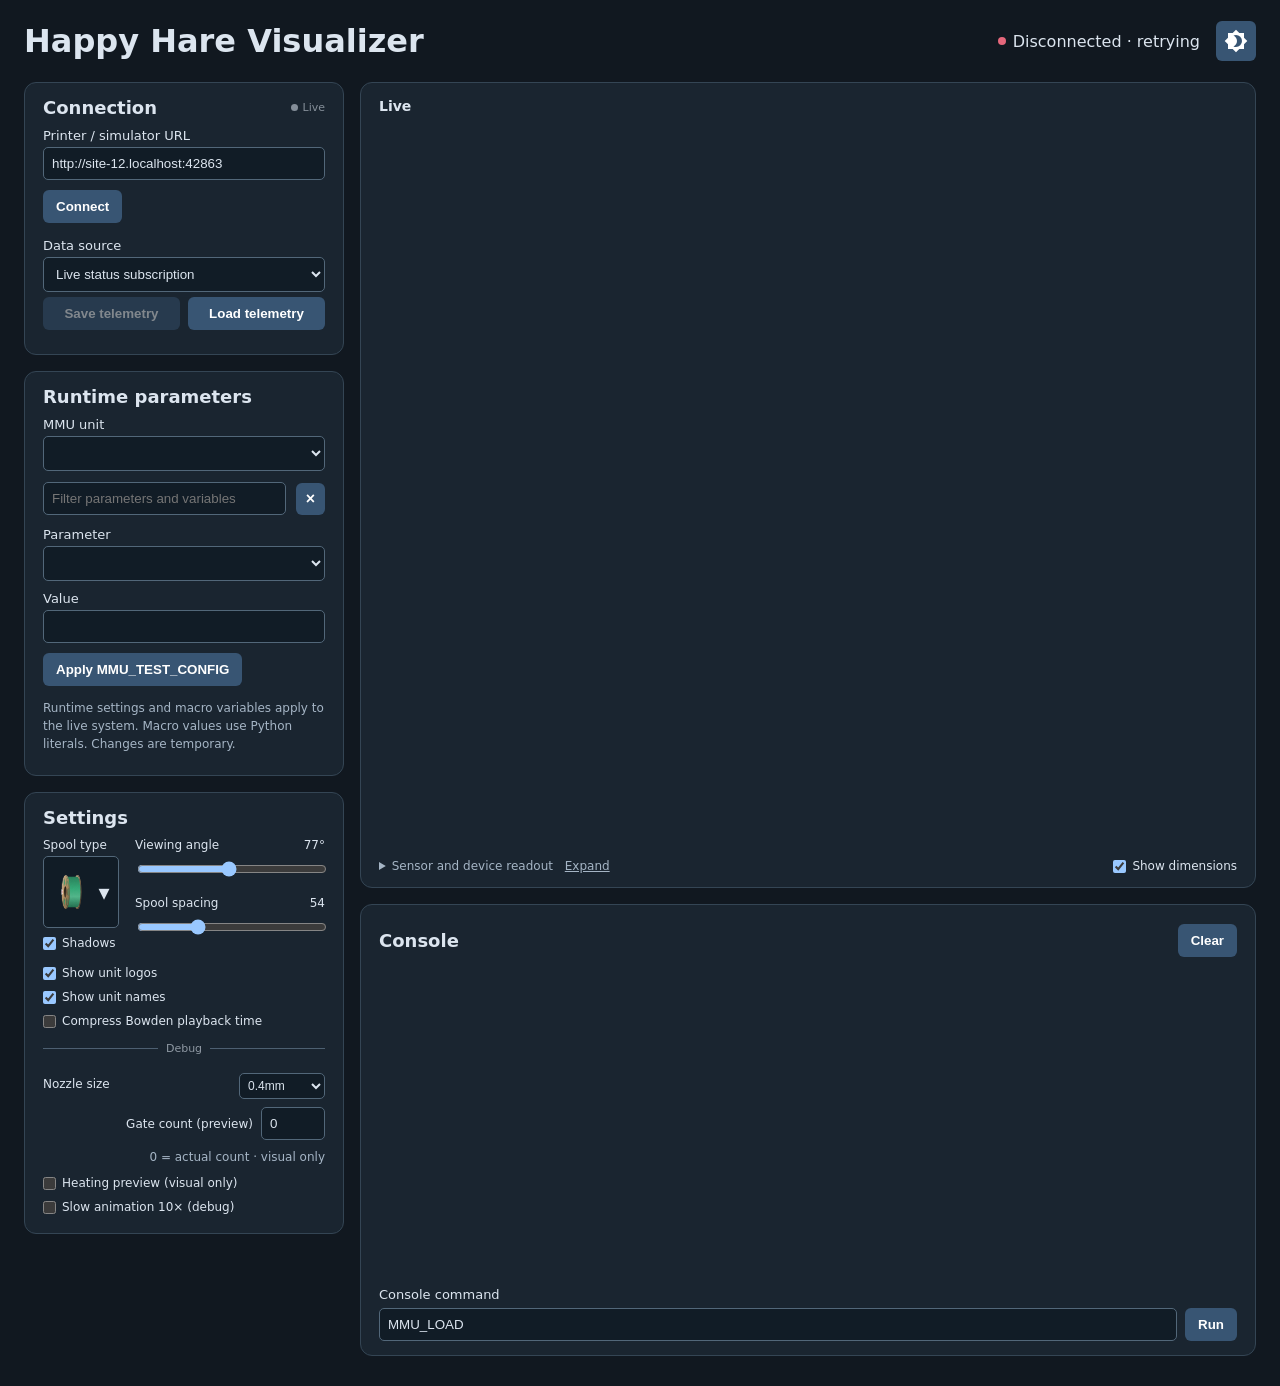
==== commit a246502a: "feat(viewer): add a tool-to-gate mapping chart panel under Playback" ====
--- a/viewer/index.html
+++ b/viewer/index.html
@@ -27,6 +27,10 @@
         <h2>Playback</h2>
         <div class="playback-row"><button id="beginning" data-tooltip="Beginning" aria-label="Beginning"><svg class="transport-icon" viewBox="0 0 24 24" aria-hidden="true" focusable="false"><path d="M2 5h2v14H2z M13 5v14L5 12z M22 5v14l-8-7z"/></svg></button><button id="previous-toolchange" data-tooltip="Previous toolchange" aria-label="Previous toolchange"><svg class="transport-icon" viewBox="0 0 24 24" aria-hidden="true" focusable="false"><path d="M5 5h3v14H5z M19 5v14L9 12z"/></svg></button><button id="replay" data-tooltip="Play continuously — follow live when caught up" aria-label="Play continuously — follow live when caught up" disabled><svg class="transport-icon" viewBox="0 0 24 24" aria-hidden="true" focusable="false"><path d="M7 4v16l13-8z"/></svg></button><button id="next-toolchange" data-tooltip="Next toolchange" aria-label="Next toolchange"><svg class="transport-icon" viewBox="0 0 24 24" aria-hidden="true" focusable="false"><path d="M16 5h3v14h-3z M5 5v14l10-7z"/></svg></button><button id="live" data-tooltip="End, go live" aria-label="End, go live"><svg class="transport-icon" viewBox="0 0 24 24" aria-hidden="true" focusable="false"><path d="M20 5h2v14h-2z M2 5v14l8-7z M11 5v14l8-7z"/></svg></button></div>
         <div class="playback-row"><button id="previous" data-tooltip="Previous step (Left Arrow)" aria-label="Previous step (Left Arrow)"><svg class="transport-icon transport-outline" viewBox="0 0 24 24" aria-hidden="true" focusable="false"><path d="M11 5v14L2 12z M22 5v14l-9-7z"/></svg></button><button id="play-previous" data-tooltip="Play previous step in reverse (Shift+Left)" aria-label="Play previous step in reverse" disabled><svg class="transport-icon transport-outline" viewBox="0 0 24 24" aria-hidden="true" focusable="false"><path d="M23 4v16L11 12z"/><text x="4" y="16" text-anchor="middle" font-size="12" font-family="sans-serif" font-weight="700" fill="currentColor">1</text></svg></button><button id="play-step" data-tooltip="Play one step (Shift+Right)" aria-label="Play one step" disabled><svg class="transport-icon transport-outline" viewBox="0 0 24 24" aria-hidden="true" focusable="false"><path d="M1 4v16l12-8z"/><text x="20" y="16" text-anchor="middle" font-size="12" font-family="sans-serif" font-weight="700" fill="currentColor">1</text></svg></button><button id="next" data-tooltip="Next step (Right Arrow)" aria-label="Next step (Right Arrow)"><svg class="transport-icon transport-outline" viewBox="0 0 24 24" aria-hidden="true" focusable="false"><path d="M2 5v14l9-7z M13 5v14l9-7z"/></svg></button></div>
+      </section>
+      <section class="card" id="tool-mapping" aria-label="Tool mapping" hidden>
+        <h2>Tool mapping</h2>
+        <svg id="ttg-map" role="img" aria-label="Tools and the gates they are mapped to, with endless spool groups"></svg>
       </section>
       <aside id="runtime-parameters" aria-label="Runtime parameters">
         <h2>Runtime parameters</h2>
--- a/viewer/style.css
+++ b/viewer/style.css
@@ -469,3 +469,17 @@
 [data-part="rack-scroll"] { cursor: pointer; }
 [data-part="rack-scroll"]:hover rect, [data-part="rack-scroll"]:focus-visible rect { fill-opacity: 1; stroke-width: 1.4; }
 [data-part="rack-scroll"]:focus-visible { outline: none; }
+
+/* Gate action menu */
+#scene [data-part="espooler"], #scene [data-part="gate-status-pill"] { cursor: context-menu; }
+#gate-menu { position: absolute; z-index: 5; display: grid; gap: 2px; min-width: 150px; padding: 6px; border: 1px solid #dae2e9; border-radius: 8px; background: white; box-shadow: 0 6px 18px rgb(0 0 0 / .22); font-size: 12px; }
+#gate-menu[hidden] { display: none; }
+.gate-menu-title { padding: 2px 8px 5px; font-weight: 700; opacity: .7; }
+#gate-menu button { display: flex; align-items: center; gap: 8px; width: 100%; margin: 0; padding: 5px 8px; border: 0; border-radius: 5px; background: none; color: inherit; font: inherit; text-align: left; cursor: pointer; }
+#gate-menu button:hover:not(:disabled), #gate-menu button:focus-visible { background: rgb(79 134 198 / .18); }
+#gate-menu button:disabled { opacity: .38; cursor: default; }
+#gate-menu svg { flex: none; width: 16px; height: 16px; fill: currentColor; }
+[data-theme="dark"] #gate-menu { border-color: #344554; background: #1a2530; }
+
+/* Tool-to-gate mapping chart */
+#ttg-map { display: block; width: 75%; height: auto; margin: 0 auto; }
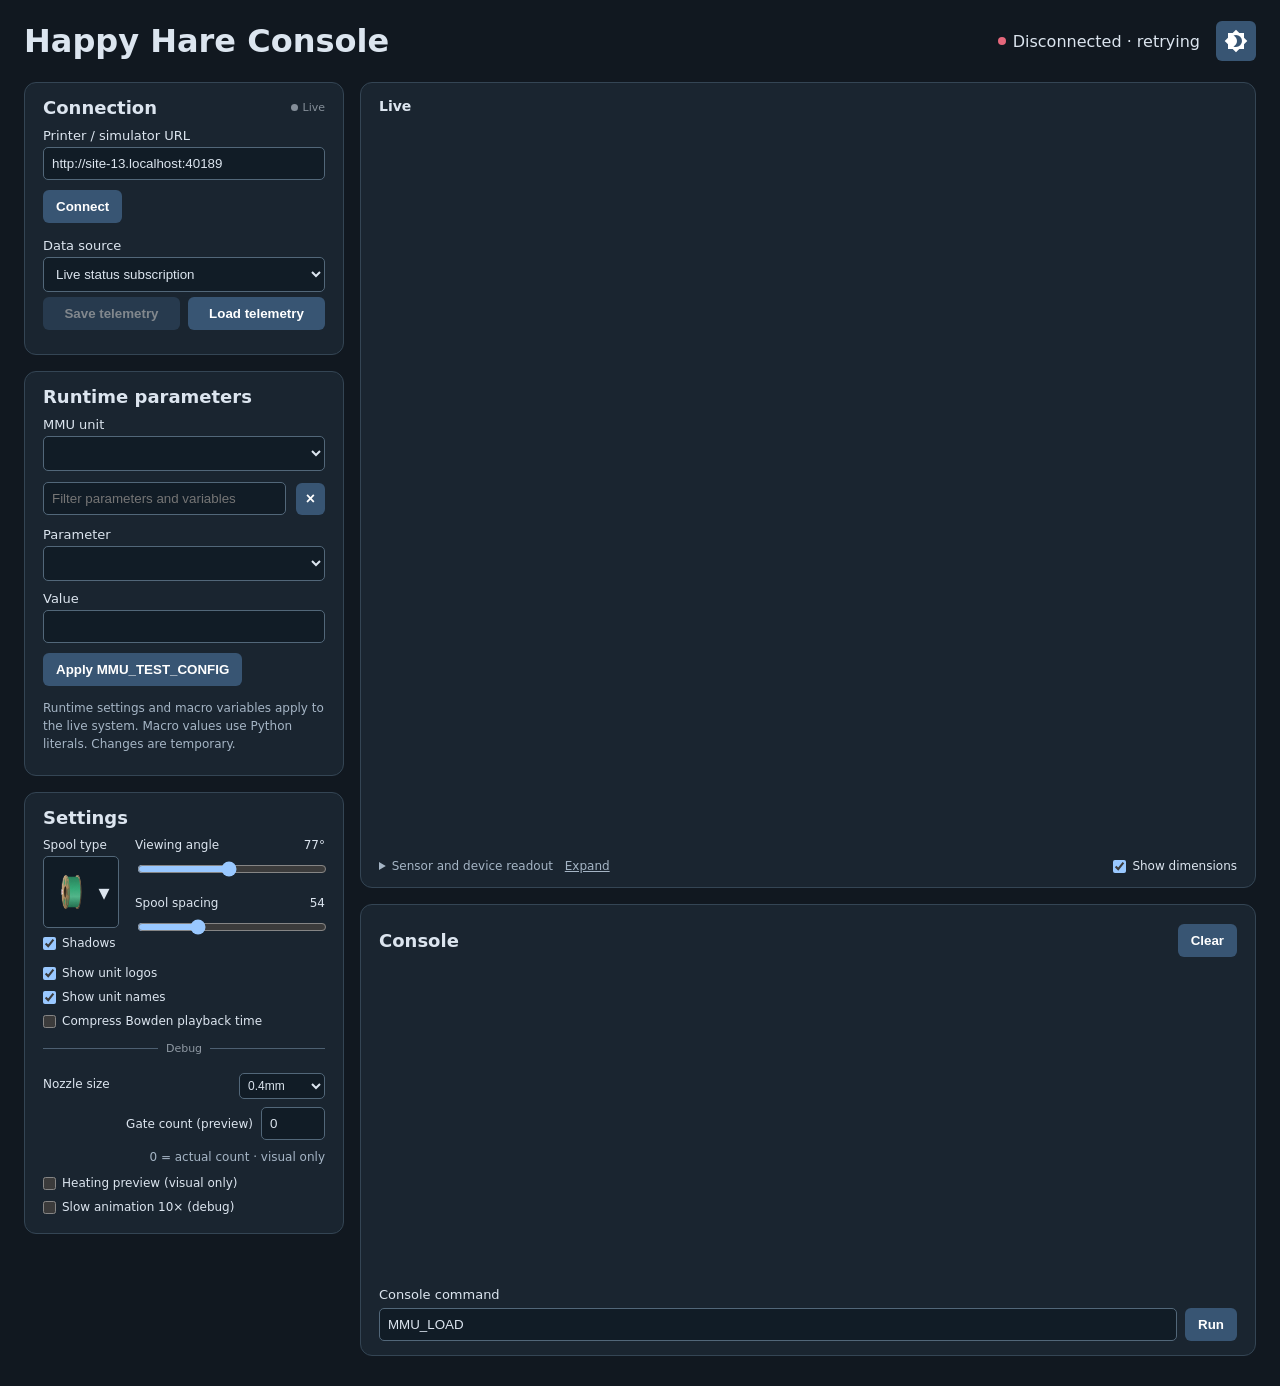
==== commit a8febf4f: "chore: name the app Happy Hare Console" ====
--- a/viewer/index.html
+++ b/viewer/index.html
@@ -3,12 +3,12 @@
   <head>
     <meta charset="utf-8" />
     <meta name="viewport" content="width=device-width,initial-scale=1" />
-    <title>Happy Hare Visualizer</title>
+    <title>Happy Hare Console</title>
     <link rel="stylesheet" href="style.css" />
   </head>
   <body>
     <header>
-      <h1>Happy Hare Visualizer</h1>
+      <h1>Happy Hare Console</h1>
       <div class="header-actions"><span id="connection" class="connection-status" role="status" data-state="pending">Connecting…</span><button id="theme-toggle" type="button" aria-label="Switch to light mode">Light mode</button></div>
     </header>
     <main>
--- a/viewer/style.css
+++ b/viewer/style.css
@@ -474,7 +474,7 @@
 #scene [data-part="espooler"], #scene [data-part="gate-status-pill"] { cursor: context-menu; }
 #gate-menu { position: absolute; z-index: 5; display: grid; gap: 2px; min-width: 150px; padding: 6px; border: 1px solid #dae2e9; border-radius: 8px; background: white; box-shadow: 0 6px 18px rgb(0 0 0 / .22); font-size: 12px; }
 #gate-menu[hidden] { display: none; }
-.gate-menu-title { padding: 2px 8px 5px; font-weight: 700; opacity: .7; }
+.gate-menu-title { margin-bottom: 3px; padding: 2px 8px 5px; border-bottom: 1px solid rgb(128 128 128 / .25); font-weight: 700; opacity: .7; }
 #gate-menu button { display: flex; align-items: center; gap: 8px; width: 100%; margin: 0; padding: 5px 8px; border: 0; border-radius: 5px; background: none; color: inherit; font: inherit; text-align: left; cursor: pointer; }
 #gate-menu button:hover:not(:disabled), #gate-menu button:focus-visible { background: rgb(79 134 198 / .18); }
 #gate-menu button:disabled { opacity: .38; cursor: default; }
